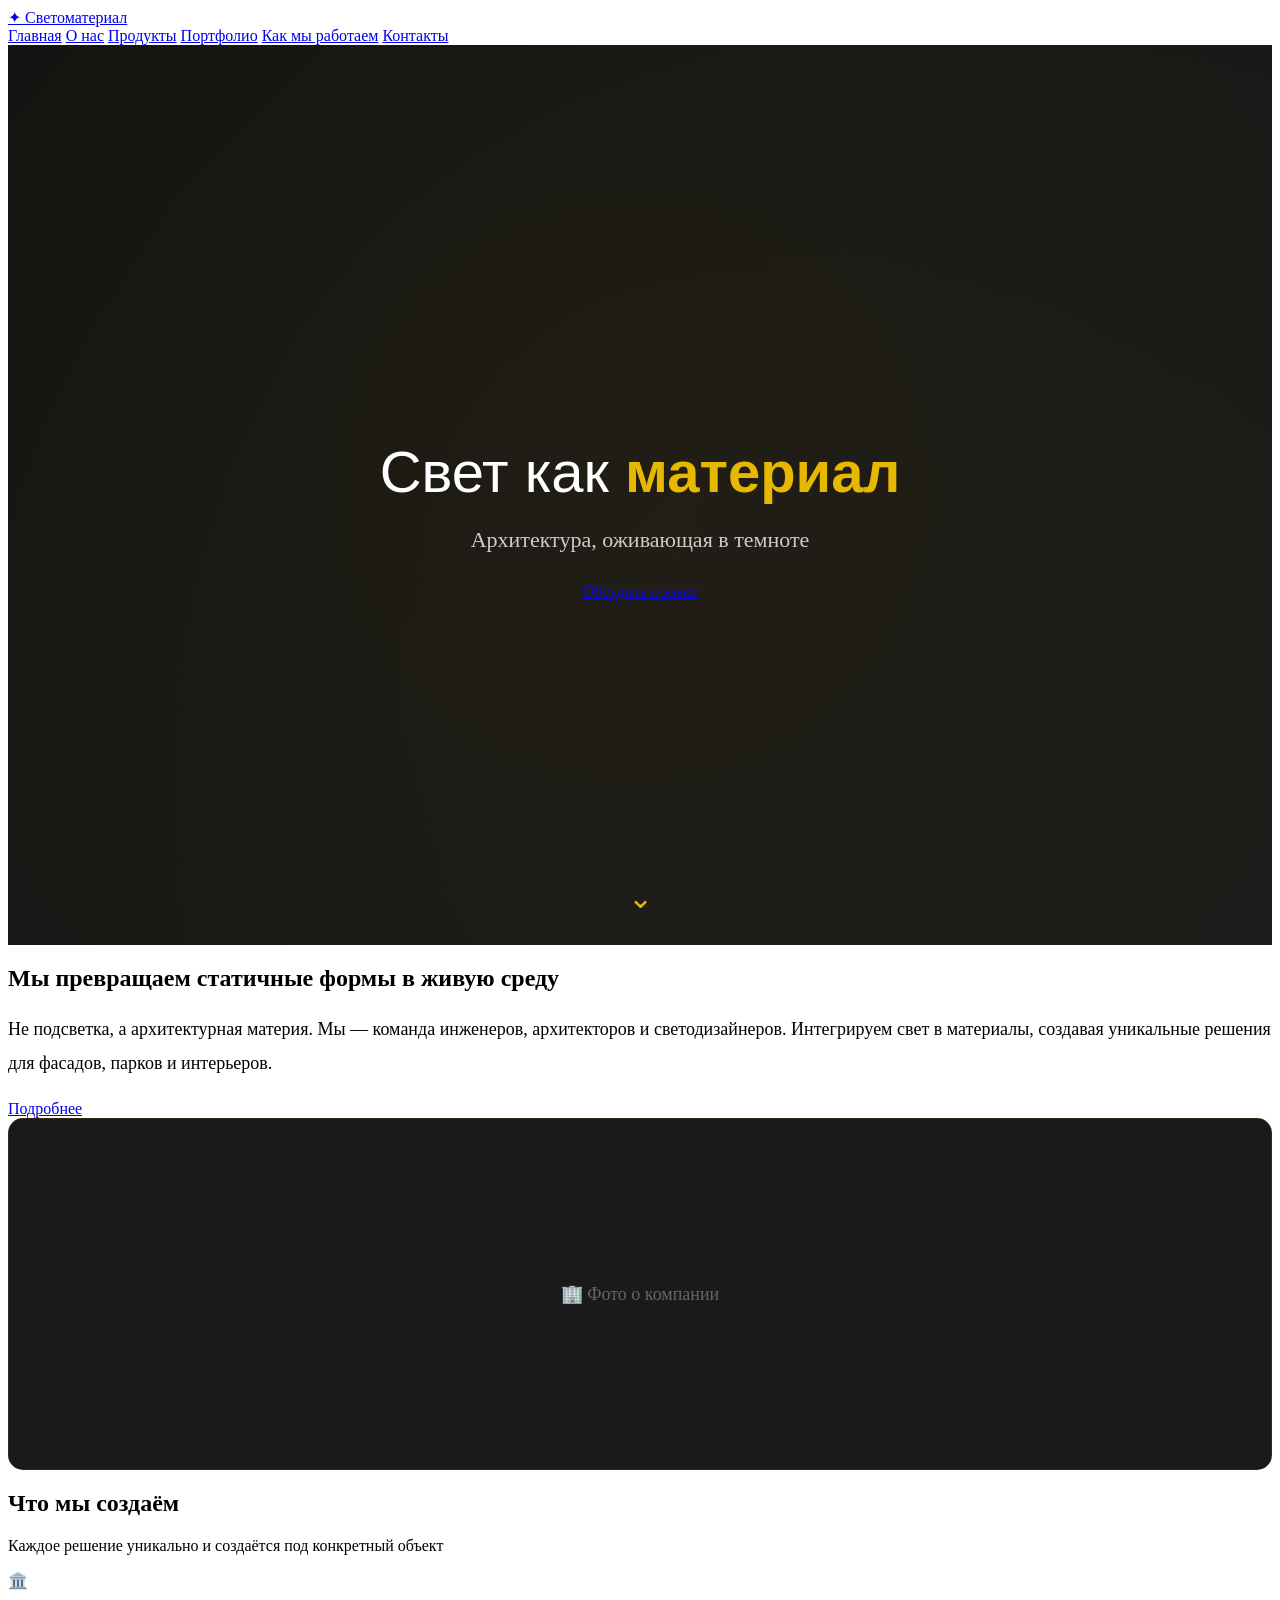
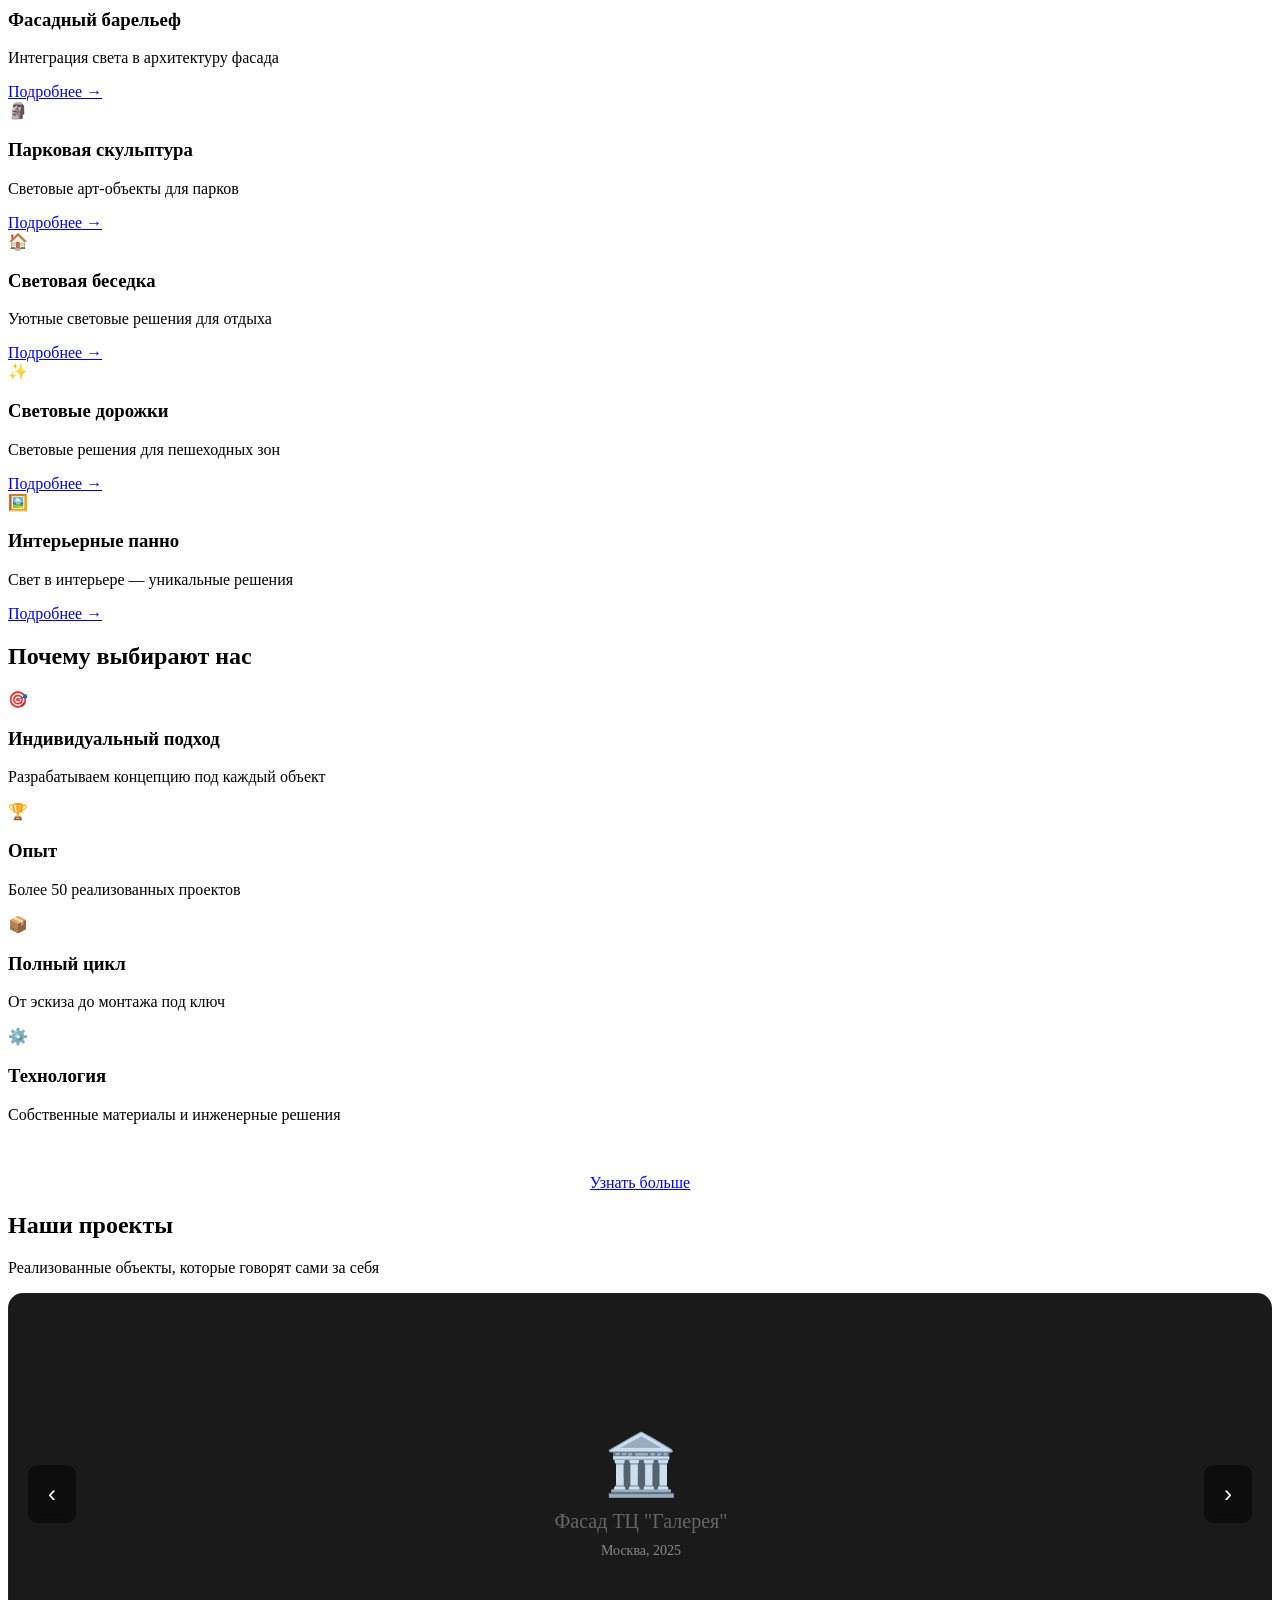
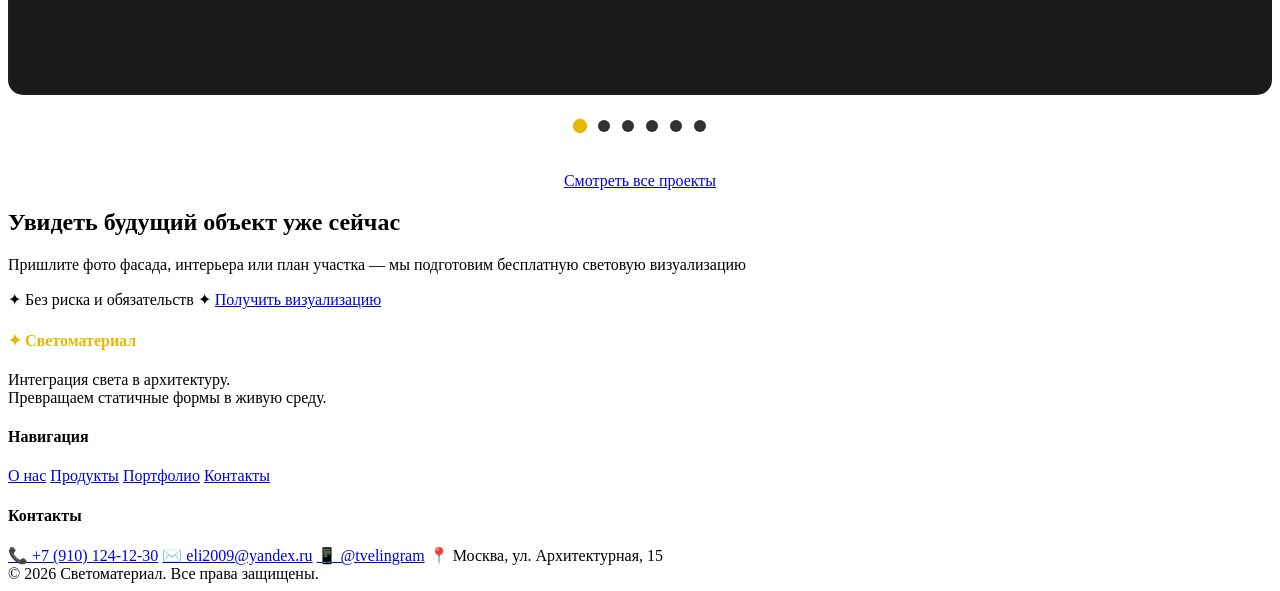
==== index.html @ b488dec8 "Add files via upload" ====
<!DOCTYPE html>
<html lang="ru">
<head>
    <meta charset="UTF-8">
    <meta name="viewport" content="width=device-width, initial-scale=1.0">
    <title>Светоматериал | Архитектурный свет</title>
    <link rel="stylesheet" href="css/style.css">
    <style>
        /* Hero с градиентом и анимацией */
        .hero {
            min-height: 100vh;
            display: flex;
            align-items: center;
            justify-content: center;
            text-align: center;
            background: linear-gradient(135deg, #111111 0%, #1a1a1a 100%);
            position: relative;
            overflow: hidden;
            padding-top: 80px;
        }
        .hero::before {
            content: '';
            position: absolute;
            top: -50%;
            left: -50%;
            width: 200%;
            height: 200%;
            background: radial-gradient(circle at center, rgba(230,184,0,0.05), transparent 70%);
            animation: rotateBackground 40s linear infinite;
        }
        @keyframes rotateBackground {
            0% { transform: rotate(0deg); }
            100% { transform: rotate(360deg); }
        }
        .hero h1 {
            font-family: 'Montserrat', sans-serif;
            font-size: 58px;
            font-weight: 300;
            color: #FFFFFF;
            margin-bottom: 15px;
            position: relative;
            animation: slideDown 1s ease-out;
        }
        .hero h1 span {
            color: #E6B800;
            font-weight: 700;
        }
        @keyframes slideDown {
            from {
                opacity: 0;
                transform: translateY(-30px);
            }
            to {
                opacity: 1;
                transform: translateY(0);
            }
        }
        .hero p {
            font-size: 22px;
            color: #CCCCCC;
            margin-bottom: 30px;
            position: relative;
            animation: fadeIn 1.2s ease-out;
        }
        .hero .btn-gold {
            animation: fadeIn 1.5s ease-out;
        }
        @keyframes fadeIn {
            from { opacity: 0; }
            to { opacity: 1; }
        }

        /* Стрелка вниз */
        .scroll-down {
            position: absolute;
            bottom: 30px;
            left: 50%;
            transform: translateX(-50%);
            color: #E6B800;
            font-size: 30px;
            animation: bounce 2s infinite;
            cursor: pointer;
        }
        @keyframes bounce {
            0%, 100% { transform: translateX(-50%) translateY(0); }
            50% { transform: translateX(-50%) translateY(-10px); }
        }

        /* Карусель */
        .carousel-container {
            position: relative;
            overflow: hidden;
            border-radius: 15px;
        }
        .carousel-track {
            display: flex;
            transition: transform 0.6s cubic-bezier(0.25, 0.46, 0.45, 0.94);
        }
        .carousel-slide {
            min-width: 100%;
            height: 400px;
            display: flex;
            align-items: center;
            justify-content: center;
            background: #1a1a1a;
            border: 1px solid rgba(230,184,0,0.05);
            font-size: 20px;
            color: #666;
            flex-direction: column;
            gap: 10px;
        }
        .carousel-slide .icon {
            font-size: 60px;
        }
        .carousel-btn {
            position: absolute;
            top: 50%;
            transform: translateY(-50%);
            background: rgba(0,0,0,0.5);
            color: white;
            border: none;
            padding: 15px 20px;
            cursor: pointer;
            font-size: 24px;
            transition: 0.3s;
            border-radius: 10px;
            backdrop-filter: blur(5px);
        }
        .carousel-btn:hover {
            background: rgba(230,184,0,0.8);
        }
        .carousel-btn.prev {
            left: 20px;
        }
        .carousel-btn.next {
            right: 20px;
        }
        .carousel-dots {
            display: flex;
            justify-content: center;
            gap: 12px;
            margin-top: 25px;
        }
        .carousel-dots button {
            width: 12px;
            height: 12px;
            border-radius: 50%;
            border: none;
            background: #333;
            cursor: pointer;
            transition: 0.3s;
        }
        .carousel-dots button.active {
            background: #E6B800;
            transform: scale(1.2);
        }

        @media (max-width: 768px) {
            .hero h1 {
                font-size: 32px;
            }
            .hero p {
                font-size: 18px;
            }
            .carousel-slide {
                height: 250px;
            }
        }
    </style>
</head>
<body>

    <!-- HEADER -->
    <header id="header">
        <div class="container">
            <a href="index.html" class="logo">✦ Светоматериал</a>
            <nav>
                <a href="index.html" class="active">Главная</a>
                <a href="about.html">О нас</a>
                <a href="products/facade.html">Продукты</a>
                <a href="portfolio.html">Портфолио</a>
                <a href="process.html">Как мы работаем</a>
                <a href="contacts.html">Контакты</a>
            </nav>
        </div>
    </header>

    <!-- HERO -->
    <section class="hero" style="padding-top:0;">
        <div class="container">
            <h1>Свет как <span>материал</span></h1>
            <p>Архитектура, оживающая в темноте</p>
            <a href="contacts.html" class="btn-gold">Обсудить проект</a>
        </div>
        <div class="scroll-down">⌄</div>
    </section>

    <!-- ABOUT SHORT -->
    <section class="bg-dark-light">
        <div class="container">
            <div class="grid-2">
                <div>
                    <h2 class="section-title" style="text-align:left;">Мы превращаем статичные формы в <span>живую среду</span></h2>
                    <p style="margin-bottom:20px; font-size:18px; line-height:1.9;">Не подсветка, а архитектурная материя. Мы — команда инженеров, архитекторов и светодизайнеров. Интегрируем свет в материалы, создавая уникальные решения для фасадов, парков и интерьеров.</p>
                    <a href="about.html" class="btn-outline">Подробнее</a>
                </div>
                <div style="background:#1a1a1a; height:350px; border-radius:15px; display:flex; align-items:center; justify-content:center; color:#666; border:1px solid rgba(230,184,0,0.1); font-size:18px;">
                    🏢 Фото о компании
                </div>
            </div>
        </div>
    </section>

    <!-- PRODUCTS -->
    <section>
        <div class="container">
            <h2 class="section-title">Что мы <span>создаём</span></h2>
            <p class="section-subtitle">Каждое решение уникально и создаётся под конкретный объект</p>
            <div class="grid-5">
                <div class="card">
                    <div class="icon">🏛️</div>
                    <h3>Фасадный барельеф</h3>
                    <p>Интеграция света в архитектуру фасада</p>
                    <a href="products/facade.html" class="link">Подробнее →</a>
                </div>
                <div class="card">
                    <div class="icon">🗿</div>
                    <h3>Парковая скульптура</h3>
                    <p>Световые арт-объекты для парков</p>
                    <a href="products/sculpture.html" class="link">Подробнее →</a>
                </div>
                <div class="card">
                    <div class="icon">🏠</div>
                    <h3>Световая беседка</h3>
                    <p>Уютные световые решения для отдыха</p>
                    <a href="products/gazebo.html" class="link">Подробнее →</a>
                </div>
                <div class="card">
                    <div class="icon">✨</div>
                    <h3>Световые дорожки</h3>
                    <p>Световые решения для пешеходных зон</p>
                    <a href="products/paths.html" class="link">Подробнее →</a>
                </div>
                <div class="card">
                    <div class="icon">🖼️</div>
                    <h3>Интерьерные панно</h3>
                    <p>Свет в интерьере — уникальные решения</p>
                    <a href="products/panels.html" class="link">Подробнее →</a>
                </div>
            </div>
        </div>
    </section>

    <!-- ADVANTAGES -->
    <section class="bg-dark-light">
        <div class="container">
            <h2 class="section-title">Почему <span>выбирают нас</span></h2>
            <div class="grid-4">
                <div class="card">
                    <div class="icon">🎯</div>
                    <h3>Индивидуальный подход</h3>
                    <p>Разрабатываем концепцию под каждый объект</p>
                </div>
                <div class="card">
                    <div class="icon">🏆</div>
                    <h3>Опыт</h3>
                    <p>Более 50 реализованных проектов</p>
                </div>
                <div class="card">
                    <div class="icon">📦</div>
                    <h3>Полный цикл</h3>
                    <p>От эскиза до монтажа под ключ</p>
                </div>
                <div class="card">
                    <div class="icon">⚙️</div>
                    <h3>Технология</h3>
                    <p>Собственные материалы и инженерные решения</p>
                </div>
            </div>
            <div style="text-align:center; margin-top:50px;">
                <a href="about.html" class="btn-outline">Узнать больше</a>
            </div>
        </div>
    </section>

    <!-- PORTFOLIO CAROUSEL -->
    <section>
        <div class="container">
            <h2 class="section-title">Наши <span>проекты</span></h2>
            <p class="section-subtitle">Реализованные объекты, которые говорят сами за себя</p>

            <div class="carousel-container">
                <div class="carousel-track" id="carouselTrack">
                    <div class="carousel-slide">
                        <div class="icon">🏛️</div>
                        <div>Фасад ТЦ "Галерея"</div>
                        <div style="font-size:14px; color:#888;">Москва, 2025</div>
                    </div>
                    <div class="carousel-slide">
                        <div class="icon">🌳</div>
                        <div>Парк "Зарядье"</div>
                        <div style="font-size:14px; color:#888;">Москва, 2025</div>
                    </div>
                    <div class="carousel-slide">
                        <div class="icon">🏠</div>
                        <div>Беседка в ЖК "Легенда"</div>
                        <div style="font-size:14px; color:#888;">Санкт-Петербург, 2025</div>
                    </div>
                    <div class="carousel-slide">
                        <div class="icon">✨</div>
                        <div>Световые дорожки на набережной</div>
                        <div style="font-size:14px; color:#888;">Сочи, 2025</div>
                    </div>
                    <div class="carousel-slide">
                        <div class="icon">🖼️</div>
                        <div>Интерьер ресторана "Небо"</div>
                        <div style="font-size:14px; color:#888;">Казань, 2025</div>
                    </div>
                    <div class="carousel-slide">
                        <div class="icon">🗿</div>
                        <div>Парковая скульптура "Крылья"</div>
                        <div style="font-size:14px; color:#888;">Екатеринбург, 2025</div>
                    </div>
                </div>

                <button class="carousel-btn prev" onclick="moveSlide(-1)">‹</button>
                <button class="carousel-btn next" onclick="moveSlide(1)">›</button>
            </div>

            <div class="carousel-dots" id="carouselDots"></div>

            <div style="text-align:center; margin-top:40px;">
                <a href="portfolio.html" class="btn-outline">Смотреть все проекты</a>
            </div>
        </div>
    </section>

    <!-- CTA -->
    <section class="cta">
        <div class="container">
            <h2>Увидеть будущий объект <span>уже сейчас</span></h2>
            <p>Пришлите фото фасада, интерьера или план участка — мы подготовим бесплатную световую визуализацию</p>
            <span class="note">✦ Без риска и обязательств ✦</span>
            <a href="visualization.html" class="btn-gold">Получить визуализацию</a>
        </div>
    </section>
<!-- ФУТЕР (горизонтальный, без соцсетей) -->
<footer>
    <div class="container">
        <div class="footer-grid">
            <div>
                <h4 style="color:#E6B800;">✦ Светоматериал</h4>
                <p>Интеграция света в архитектуру.<br>Превращаем статичные формы в живую среду.</p>
            </div>
            <div>
                <h4>Навигация</h4>
                <a href="about.html">О нас</a>
                <a href="products/facade.html">Продукты</a>
                <a href="portfolio.html">Портфолио</a>
                <a href="contacts.html">Контакты</a>
            </div>
            <div>
                <h4>Контакты</h4>
                <a href="tel:+79101241230">📞 +7 (910) 124-12-30</a>
                <a href="mailto:eli2009@yandex.ru">✉️ eli2009@yandex.ru</a>
                <a href="https://t.me/tvelingram" target="_blank">📱 @tvelingram</a>
                <span class="address">📍 Москва, ул. Архитектурная, 15</span>
            </div>
        </div>
        <div class="footer-bottom">© 2026 Светоматериал. Все права защищены.</div>
    </div>
</footer>

    <script>
        // === HEADER SCROLL EFFECT ===
        window.addEventListener('scroll', function() {
            const header = document.getElementById('header');
            if (window.scrollY > 50) {
                header.classList.add('scrolled');
            } else {
                header.classList.remove('scrolled');
            }
        });

        // === CAROUSEL ===
        let currentSlide = 0;
        const track = document.getElementById('carouselTrack');
        const slides = track.children;
        const totalSlides = slides.length;
        const dotsContainer = document.getElementById('carouselDots');

        // Создаём точки
        for (let i = 0; i < totalSlides; i++) {
            const dot = document.createElement('button');
            if (i === 0) dot.classList.add('active');
            dot.addEventListener('click', () => goToSlide(i));
            dotsContainer.appendChild(dot);
        }

        function updateCarousel() {
            const width = slides[0].clientWidth;
            track.style.transform = `translateX(-${currentSlide * width}px)`;

            // Обновляем точки
            const dots = dotsContainer.querySelectorAll('button');
            dots.forEach((dot, i) => {
                dot.classList.toggle('active', i === currentSlide);
            });
        }

        function goToSlide(index) {
            if (index < 0) index = totalSlides - 1;
            if (index >= totalSlides) index = 0;
            currentSlide = index;
            updateCarousel();
        }

        function moveSlide(direction) {
            goToSlide(currentSlide + direction);
        }

        // Автопрокрутка
        let autoSlide = setInterval(() => moveSlide(1), 4000);

        // Останавливаем автопрокрутку при наведении
        const carouselContainer = document.querySelector('.carousel-container');
        carouselContainer.addEventListener('mouseenter', () => clearInterval(autoSlide));
        carouselContainer.addEventListener('mouseleave', () => {
            autoSlide = setInterval(() => moveSlide(1), 4000);
        });

        // Пересчёт при ресайзе
        window.addEventListener('resize', updateCarousel);

        // === АНИМАЦИЯ ПОЯВЛЕНИЯ ПРИ СКРОЛЛЕ ===
        const sections = document.querySelectorAll('section');
        const observer = new IntersectionObserver((entries) => {
            entries.forEach(entry => {
                if (entry.isIntersecting) {
                    entry.target.style.opacity = '1';
                    entry.target.style.transform = 'translateY(0)';
                }
            });
        }, {
            threshold: 0.1
        });

        sections.forEach(section => {
            section.style.opacity = '0';
            section.style.transform = 'translateY(40px)';
            observer.observe(section);
        });
    </script>

</body>
</html>
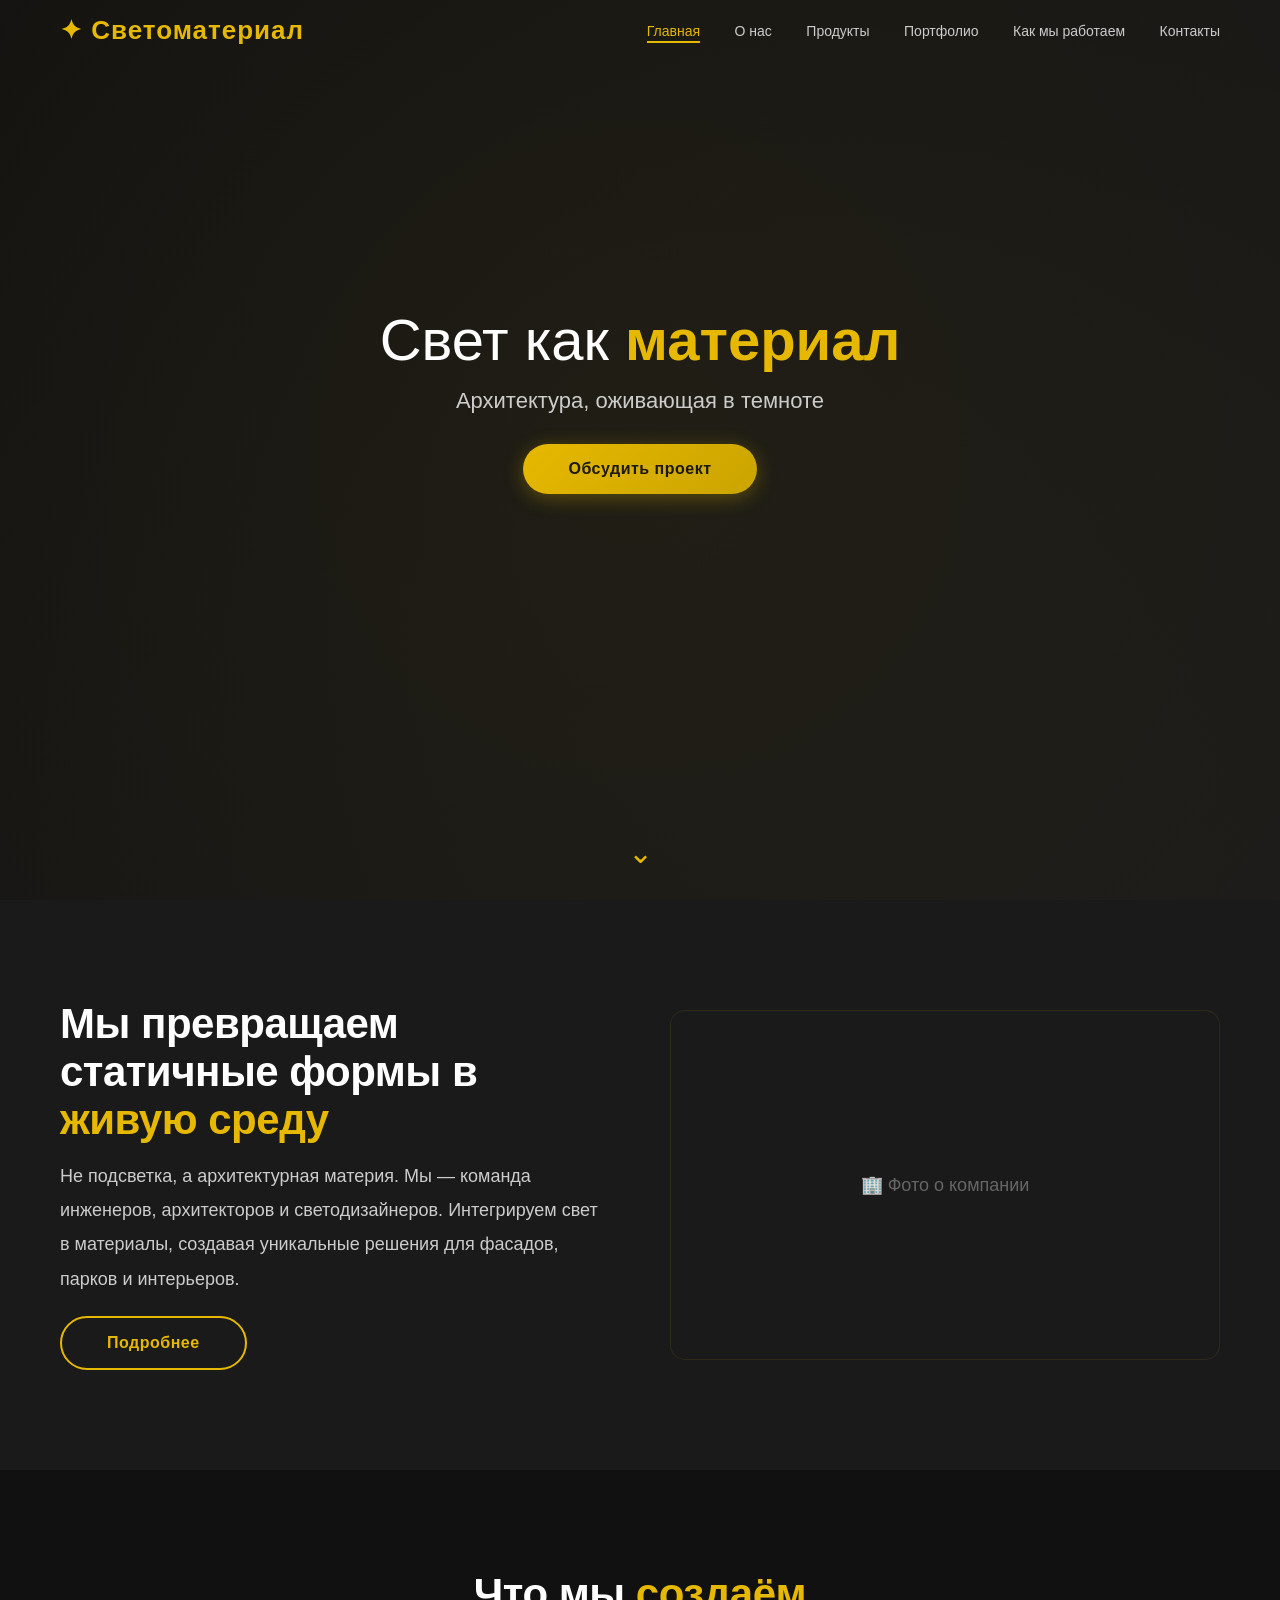
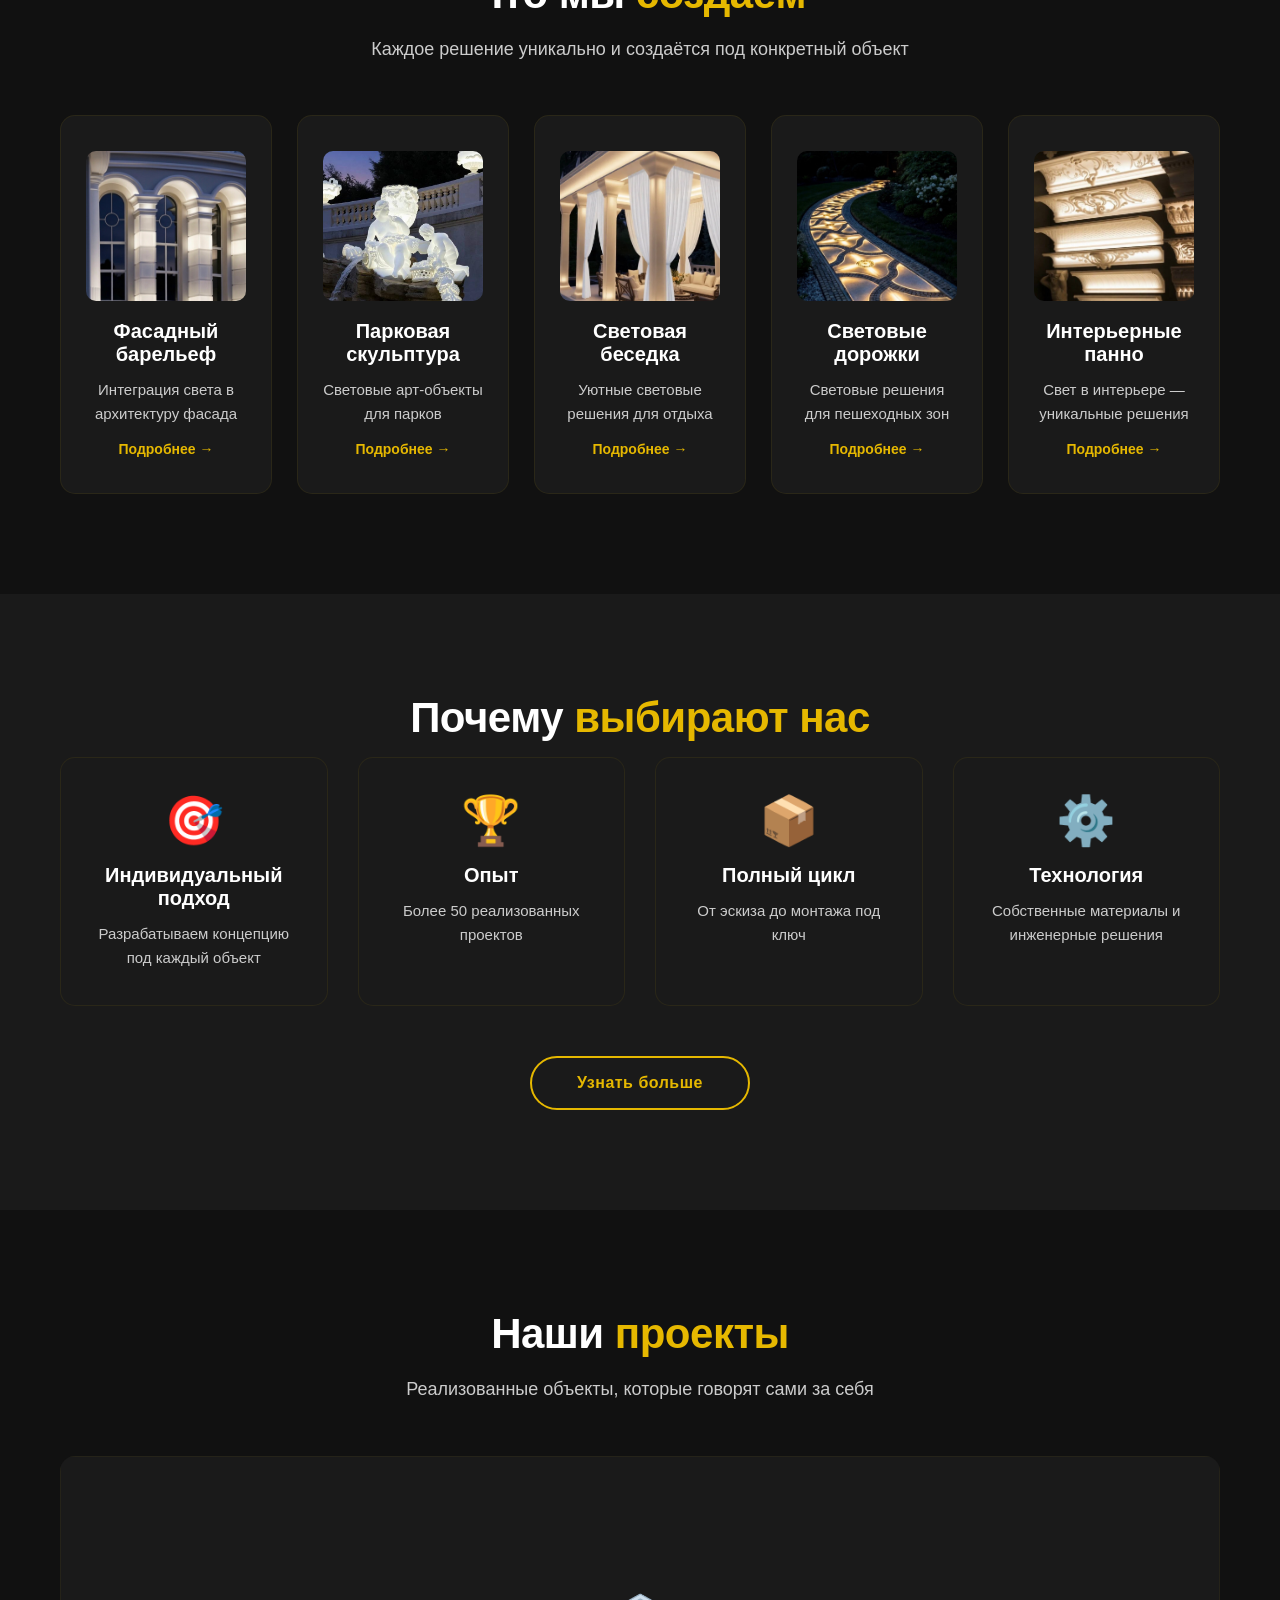
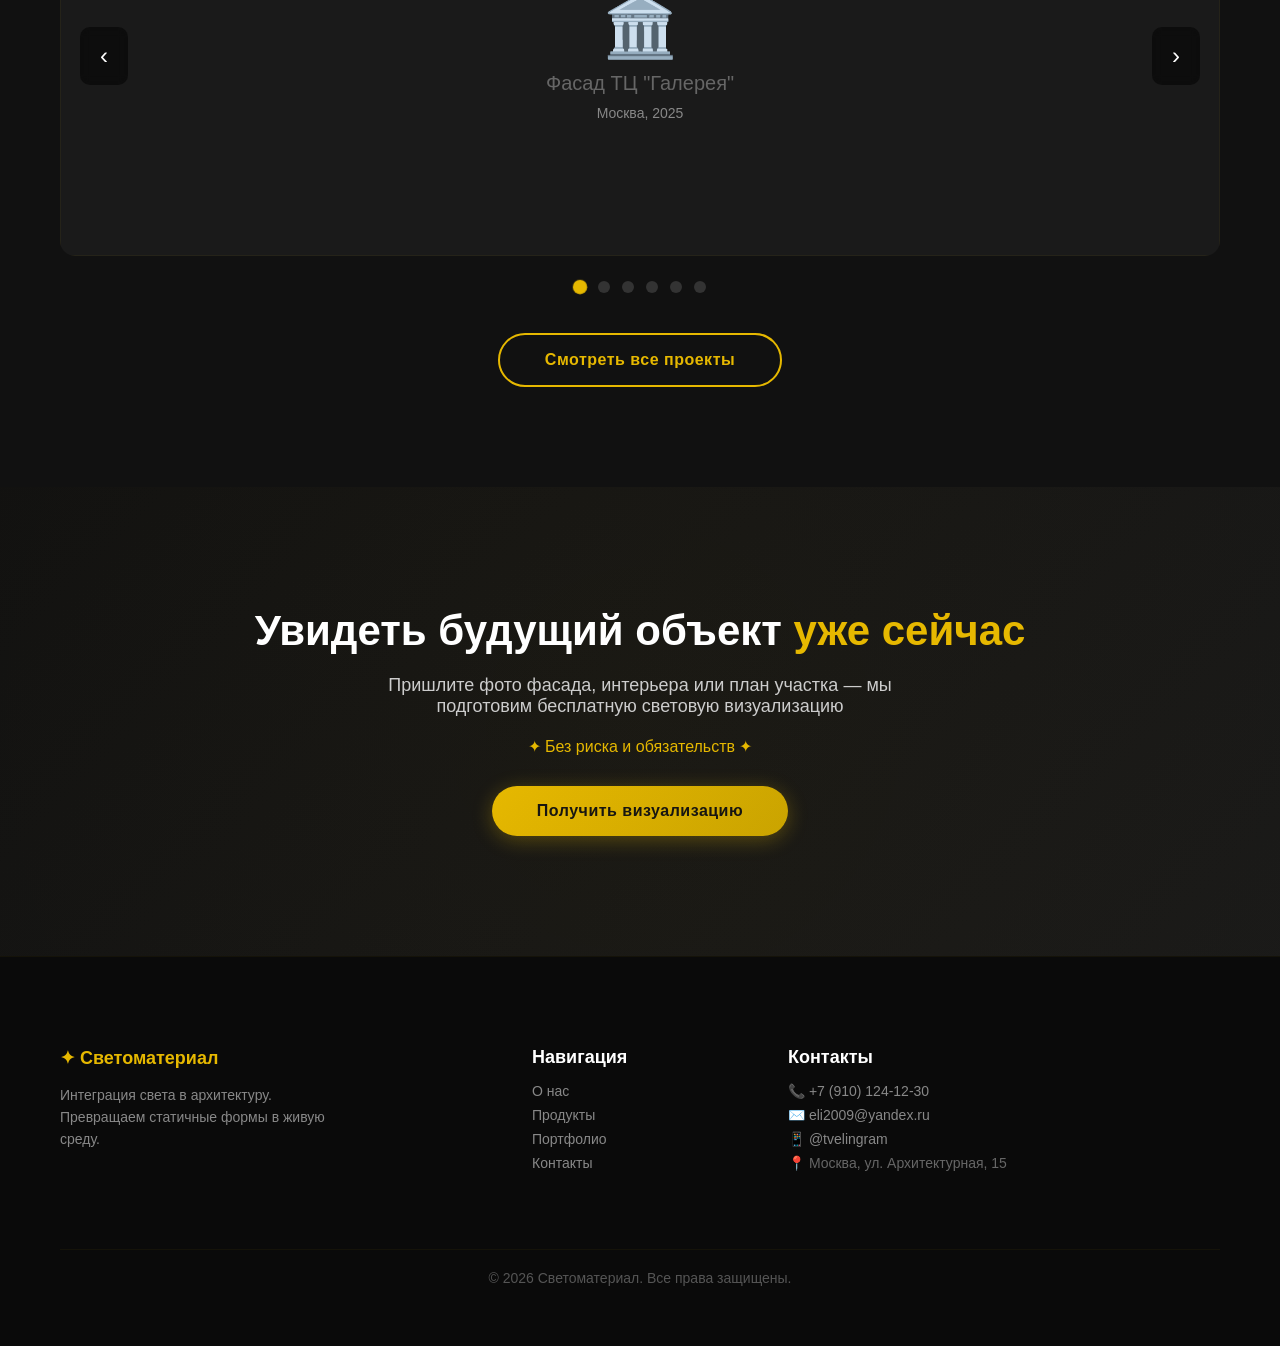
==== commit dad8b1b5: "Add files via upload" ====
--- a/index.html
+++ b/index.html
@@ -212,44 +212,55 @@
     </section>
 
     <!-- PRODUCTS -->
-    <section>
-        <div class="container">
-            <h2 class="section-title">Что мы <span>создаём</span></h2>
-            <p class="section-subtitle">Каждое решение уникально и создаётся под конкретный объект</p>
-            <div class="grid-5">
-                <div class="card">
-                    <div class="icon">🏛️</div>
-                    <h3>Фасадный барельеф</h3>
-                    <p>Интеграция света в архитектуру фасада</p>
-                    <a href="products/facade.html" class="link">Подробнее →</a>
-                </div>
-                <div class="card">
-                    <div class="icon">🗿</div>
-                    <h3>Парковая скульптура</h3>
-                    <p>Световые арт-объекты для парков</p>
-                    <a href="products/sculpture.html" class="link">Подробнее →</a>
-                </div>
-                <div class="card">
-                    <div class="icon">🏠</div>
-                    <h3>Световая беседка</h3>
-                    <p>Уютные световые решения для отдыха</p>
-                    <a href="products/gazebo.html" class="link">Подробнее →</a>
-                </div>
-                <div class="card">
-                    <div class="icon">✨</div>
-                    <h3>Световые дорожки</h3>
-                    <p>Световые решения для пешеходных зон</p>
-                    <a href="products/paths.html" class="link">Подробнее →</a>
-                </div>
-                <div class="card">
-                    <div class="icon">🖼️</div>
-                    <h3>Интерьерные панно</h3>
-                    <p>Свет в интерьере — уникальные решения</p>
-                    <a href="products/panels.html" class="link">Подробнее →</a>
-                </div>
-            </div>
-        </div>
-    </section>
+<section>
+    <div class="container">
+        <h2 class="section-title">Что мы <span>создаём</span></h2>
+        <p class="section-subtitle">Каждое решение уникально и создаётся под конкретный объект</p>
+        <div class="grid-5">
+            
+            <!-- 1. Фасадный барельеф -->
+            <div class="card">
+                <img src="images/fasad.jpg" alt="Фасадный барельеф" style="width:100%; height:150px; object-fit:cover; border-radius:10px; margin-bottom:15px;">
+                <h3>Фасадный барельеф</h3>
+                <p>Интеграция света в архитектуру фасада</p>
+                <a href="products/facade.html" class="link">Подробнее →</a>
+            </div>
+
+            <!-- 2. Парковая скульптура -->
+            <div class="card">
+                <img src="images/park.jpeg" alt="Парковая скульптура" style="width:100%; height:150px; object-fit:cover; border-radius:10px; margin-bottom:15px;">
+                <h3>Парковая скульптура</h3>
+                <p>Световые арт-объекты для парков</p>
+                <a href="products/sculpture.html" class="link">Подробнее →</a>
+            </div>
+
+            <!-- 3. Световая беседка -->
+            <div class="card">
+                <img src="images/besedka.PNG" alt="Световая беседка" style="width:100%; height:150px; object-fit:cover; border-radius:10px; margin-bottom:15px;">
+                <h3>Световая беседка</h3>
+                <p>Уютные световые решения для отдыха</p>
+                <a href="products/gazebo.html" class="link">Подробнее →</a>
+            </div>
+
+            <!-- 4. Световые дорожки -->
+            <div class="card">
+                <img src="images/dorozhka.jpg" alt="Световые дорожки" style="width:100%; height:150px; object-fit:cover; border-radius:10px; margin-bottom:15px;">
+                <h3>Световые дорожки</h3>
+                <p>Световые решения для пешеходных зон</p>
+                <a href="products/paths.html" class="link">Подробнее →</a>
+            </div>
+
+            <!-- 5. Интерьерные панно -->
+            <div class="card">
+                <img src="images/panno.jpeg" alt="Интерьерные панно" style="width:100%; height:150px; object-fit:cover; border-radius:10px; margin-bottom:15px;">
+                <h3>Интерьерные панно</h3>
+                <p>Свет в интерьере — уникальные решения</p>
+                <a href="products/panels.html" class="link">Подробнее →</a>
+            </div>
+
+        </div>
+    </div>
+</section>
 
     <!-- ADVANTAGES -->
     <section class="bg-dark-light">
--- a/css/style.css
+++ b/css/style.css
@@ -0,0 +1,561 @@
+* {
+    margin: 0;
+    padding: 0;
+    box-sizing: border-box;
+}
+
+html {
+    scroll-behavior: smooth;
+}
+
+body {
+    font-family: 'Open Sans', sans-serif;
+    background: #111111;
+    color: #CCCCCC;
+    overflow-x: hidden;
+}
+
+@import url('https://fonts.googleapis.com/css2?family=Montserrat:wght@300;600;700&family=Open+Sans:wght@300;400;600&display=swap');
+
+.container {
+    max-width: 1200px;
+    margin: 0 auto;
+    padding: 0 20px;
+}
+
+/* HEADER */
+header {
+    position: fixed;
+    top: 0;
+    width: 100%;
+    z-index: 1000;
+    padding: 15px 0;
+    transition: 0.4s ease;
+    background: transparent;
+}
+header.scrolled {
+    background: rgba(17,17,17,0.95);
+    backdrop-filter: blur(15px);
+    border-bottom: 1px solid rgba(230,184,0,0.1);
+}
+header .container {
+    display: flex;
+    justify-content: space-between;
+    align-items: center;
+}
+.logo {
+    font-family: 'Montserrat', sans-serif;
+    font-size: 26px;
+    font-weight: 700;
+    color: #E6B800;
+    text-decoration: none;
+    letter-spacing: 1px;
+    transition: 0.3s;
+}
+.logo:hover {
+    transform: scale(1.05);
+}
+nav a {
+    color: #CCCCCC;
+    text-decoration: none;
+    margin-left: 30px;
+    transition: 0.3s;
+    font-size: 14px;
+    font-weight: 400;
+    position: relative;
+}
+nav a::after {
+    content: '';
+    position: absolute;
+    bottom: -4px;
+    left: 0;
+    width: 0;
+    height: 2px;
+    background: #E6B800;
+    transition: 0.3s;
+}
+nav a:hover::after,
+nav a.active::after {
+    width: 100%;
+}
+nav a:hover,
+nav a.active {
+    color: #E6B800;
+}
+
+/* BUTTONS */
+.btn-gold {
+    display: inline-block;
+    background: linear-gradient(135deg, #E6B800, #c9a300);
+    color: #111111;
+    font-weight: 700;
+    padding: 16px 45px;
+    border-radius: 50px;
+    text-decoration: none;
+    transition: 0.4s ease;
+    border: none;
+    cursor: pointer;
+    font-size: 16px;
+    box-shadow: 0 4px 20px rgba(230,184,0,0.3);
+    letter-spacing: 0.5px;
+}
+.btn-gold:hover {
+    transform: translateY(-3px) scale(1.02);
+    box-shadow: 0 8px 30px rgba(230,184,0,0.5);
+}
+.btn-outline {
+    display: inline-block;
+    border: 2px solid #E6B800;
+    color: #E6B800;
+    font-weight: 600;
+    padding: 16px 45px;
+    border-radius: 50px;
+    text-decoration: none;
+    transition: 0.4s ease;
+    background: transparent;
+    cursor: pointer;
+    font-size: 16px;
+    letter-spacing: 0.5px;
+}
+.btn-outline:hover {
+    background: #E6B800;
+    color: #111111;
+    transform: translateY(-3px);
+    box-shadow: 0 8px 30px rgba(230,184,0,0.3);
+}
+.btn-gold:active,
+.btn-outline:active {
+    transform: scale(0.95);
+}
+
+/* SECTIONS */
+section {
+    padding: 100px 0;
+    opacity: 0;
+    transform: translateY(40px);
+    animation: fadeInUp 0.8s forwards;
+}
+section.visible {
+    opacity: 1;
+    transform: translateY(0);
+}
+
+@keyframes fadeInUp {
+    to {
+        opacity: 1;
+        transform: translateY(0);
+    }
+}
+
+.section-title {
+    font-family: 'Montserrat', sans-serif;
+    font-size: 42px;
+    font-weight: 700;
+    color: #FFFFFF;
+    text-align: center;
+    margin-bottom: 15px;
+    letter-spacing: -0.5px;
+}
+.section-title span {
+    color: #E6B800;
+}
+.section-subtitle {
+    text-align: center;
+    color: #CCCCCC;
+    font-size: 18px;
+    max-width: 650px;
+    margin: 0 auto 50px;
+    line-height: 1.8;
+}
+.bg-dark-light {
+    background: #1a1a1a;
+}
+
+/* GRID */
+.grid-2 {
+    display: grid;
+    grid-template-columns: 1fr 1fr;
+    gap: 60px;
+    align-items: center;
+}
+.grid-4 {
+    display: grid;
+    grid-template-columns: repeat(4, 1fr);
+    gap: 30px;
+}
+.grid-5 {
+    display: grid;
+    grid-template-columns: repeat(5, 1fr);
+    gap: 25px;
+}
+
+/* CARDS */
+.card {
+    background: #1a1a1a;
+    padding: 35px 25px;
+    border-radius: 15px;
+    text-align: center;
+    border: 1px solid rgba(230,184,0,0.08);
+    transition: 0.4s ease;
+    position: relative;
+    overflow: hidden;
+}
+.card::before {
+    content: '';
+    position: absolute;
+    top: 0;
+    left: 0;
+    right: 0;
+    bottom: 0;
+    background: linear-gradient(135deg, rgba(230,184,0,0.05), transparent);
+    opacity: 0;
+    transition: 0.4s;
+}
+.card:hover::before {
+    opacity: 1;
+}
+.card:hover {
+    border-color: rgba(230,184,0,0.3);
+    transform: translateY(-8px);
+    box-shadow: 0 10px 40px rgba(0,0,0,0.3);
+}
+.card .icon {
+    font-size: 48px;
+    margin-bottom: 15px;
+    display: inline-block;
+    transition: 0.3s;
+}
+.card:hover .icon {
+    transform: scale(1.1) rotate(-5deg);
+}
+.card h3 {
+    font-family: 'Montserrat', sans-serif;
+    color: #FFFFFF;
+    font-size: 20px;
+    margin-bottom: 12px;
+}
+.card p {
+    font-size: 15px;
+    color: #CCCCCC;
+    line-height: 1.6;
+}
+.card .link {
+    color: #E6B800;
+    text-decoration: none;
+    font-weight: 600;
+    font-size: 14px;
+    margin-top: 15px;
+    display: inline-block;
+    transition: 0.3s;
+    border-bottom: 1px solid transparent;
+}
+.card .link:hover {
+    border-bottom-color: #E6B800;
+    transform: translateX(5px);
+}
+
+/* PORTFOLIO / CAROUSEL */
+.portfolio-grid {
+    display: grid;
+    grid-template-columns: repeat(4, 1fr);
+    gap: 25px;
+}
+.portfolio-item {
+    height: 280px;
+    background: #1a1a1a;
+    border-radius: 15px;
+    display: flex;
+    flex-direction: column;
+    align-items: center;
+    justify-content: center;
+    color: #666;
+    border: 1px solid rgba(230,184,0,0.08);
+    transition: 0.4s ease;
+    overflow: hidden;
+    position: relative;
+    cursor: pointer;
+}
+.portfolio-item:hover {
+    border-color: #E6B800;
+    transform: scale(1.03);
+    box-shadow: 0 10px 40px rgba(0,0,0,0.3);
+}
+.portfolio-item img {
+    width: 100%;
+    height: 100%;
+    object-fit: cover;
+}
+.portfolio-item .overlay {
+    position: absolute;
+    bottom: 0;
+    left: 0;
+    right: 0;
+    padding: 25px;
+    background: linear-gradient(transparent, rgba(0,0,0,0.9));
+    color: white;
+    transform: translateY(100%);
+    transition: 0.4s ease;
+}
+.portfolio-item:hover .overlay {
+    transform: translateY(0);
+}
+.portfolio-item .overlay h3 {
+    font-family: 'Montserrat', sans-serif;
+    font-size: 18px;
+    margin-bottom: 5px;
+}
+.portfolio-item .overlay p {
+    font-size: 14px;
+    color: #CCCCCC;
+}
+
+/* CTA */
+.cta {
+    background: linear-gradient(135deg, rgba(17,17,17,0.95), rgba(26,26,26,0.95));
+    text-align: center;
+    padding: 120px 0;
+    position: relative;
+    overflow: hidden;
+}
+.cta::before {
+    content: '';
+    position: absolute;
+    top: -50%;
+    left: -50%;
+    width: 200%;
+    height: 200%;
+    background: radial-gradient(circle, rgba(230,184,0,0.03), transparent 70%);
+    animation: rotateBackground 30s linear infinite;
+}
+@keyframes rotateBackground {
+    0% { transform: rotate(0deg); }
+    100% { transform: rotate(360deg); }
+}
+.cta h2 {
+    color: #FFFFFF;
+    font-family: 'Montserrat', sans-serif;
+    font-size: 42px;
+    position: relative;
+}
+.cta h2 span {
+    color: #E6B800;
+}
+.cta p {
+    color: #CCCCCC;
+    font-size: 18px;
+    max-width: 600px;
+    margin: 20px auto;
+    position: relative;
+}
+.cta .note {
+    color: #E6B800;
+    font-size: 16px;
+    margin-bottom: 30px;
+    display: block;
+    position: relative;
+}
+
+/* FORMS */
+.form-group {
+    margin-bottom: 25px;
+}
+.form-group label {
+    display: block;
+    color: #FFFFFF;
+    margin-bottom: 8px;
+    font-weight: 600;
+    font-size: 14px;
+}
+.form-group input,
+.form-group textarea,
+.form-group select {
+    width: 100%;
+    padding: 14px 18px;
+    background: #1a1a1a;
+    border: 2px solid rgba(230,184,0,0.1);
+    border-radius: 12px;
+    color: #FFFFFF;
+    font-size: 16px;
+    transition: 0.3s ease;
+    font-family: 'Open Sans', sans-serif;
+}
+.form-group input:focus,
+.form-group textarea:focus {
+    outline: none;
+    border-color: #E6B800;
+    box-shadow: 0 0 20px rgba(230,184,0,0.1);
+}
+.form-group textarea {
+    resize: vertical;
+    min-height: 120px;
+}
+
+/* FOOTER */
+footer {
+    background: #0a0a0a;
+    border-top: 1px solid rgba(230,184,0,0.05);
+    padding: 60px 0;
+}
+footer .grid-4 {
+    grid-template-columns: repeat(4, 1fr);
+    gap: 40px;
+}
+footer h4 {
+    color: #FFFFFF;
+    font-family: 'Montserrat', sans-serif;
+    font-size: 18px;
+    margin-bottom: 18px;
+}
+footer a {
+    color: #888;
+    text-decoration: none;
+    font-size: 14px;
+    display: block;
+    margin-bottom: 10px;
+    transition: 0.3s;
+}
+footer a:hover {
+    color: #E6B800;
+    transform: translateX(5px);
+}
+.footer-bottom {
+    text-align: center;
+    margin-top: 50px;
+    padding-top: 25px;
+    border-top: 1px solid rgba(230,184,0,0.05);
+    font-size: 14px;
+    color: #555;
+}
+
+/* TRUST BADGES */
+.trust-badge {
+    display: flex;
+    justify-content: center;
+    gap: 40px;
+    margin-top: 30px;
+    flex-wrap: wrap;
+}
+.trust-badge span {
+    display: flex;
+    align-items: center;
+    gap: 10px;
+    color: #CCCCCC;
+    font-size: 15px;
+}
+.trust-badge .icon {
+    font-size: 22px;
+}
+
+/* RESPONSIVE */
+@media (max-width: 992px) {
+    .grid-2, .grid-4, .grid-5, .portfolio-grid, footer .grid-4 {
+        grid-template-columns: 1fr 1fr;
+    }
+    .portfolio-grid {
+        grid-template-columns: 1fr 1fr;
+    }
+}
+@media (max-width: 768px) {
+    .grid-2, .grid-4, .grid-5, .portfolio-grid, footer .grid-4 {
+        grid-template-columns: 1fr;
+    }
+    .hero h1 {
+        font-size: 32px;
+    }
+    nav a {
+        margin-left: 15px;
+        font-size: 12px;
+    }
+    .section-title {
+        font-size: 30px;
+    }
+    .portfolio-item {
+        height: 200px;
+    }
+    .cta h2 {
+        font-size: 30px;
+    }
+    header .container {
+        flex-wrap: wrap;
+        gap: 10px;
+    }
+    .trust-badge {
+        gap: 15px;
+    }
+}
+@media (max-width: 480px) {
+    nav a {
+        margin: 0 8px;
+        font-size: 11px;
+    }
+    .btn-gold, .btn-outline {
+        padding: 12px 25px;
+        font-size: 14px;
+    }
+    .hero h1 {
+        font-size: 24px;
+    }
+}
+/* ФУТЕР (горизонтальный, ровный) */
+footer .footer-grid {
+    display: grid;
+    grid-template-columns: 2fr 1fr 2fr;
+    gap: 40px;
+    padding: 30px 0 20px;
+}
+footer .footer-grid h4 {
+    color: #FFFFFF;
+    font-family: 'Montserrat', sans-serif;
+    font-size: 18px;
+    margin-bottom: 15px;
+}
+footer .footer-grid p {
+    color: #888;
+    font-size: 14px;
+    line-height: 1.6;
+    max-width: 280px;
+}
+footer .footer-grid a {
+    color: #888;
+    text-decoration: none;
+    font-size: 14px;
+    display: block;
+    margin-bottom: 8px;
+    transition: 0.3s;
+}
+footer .footer-grid a:hover {
+    color: #E6B800;
+    transform: translateX(5px);
+}
+footer .footer-grid .address {
+    color: #666;
+    font-size: 14px;
+    display: block;
+    margin-top: 8px;
+}
+.footer-bottom {
+    text-align: center;
+    padding-top: 20px;
+    border-top: 1px solid rgba(230,184,0,0.05);
+    font-size: 14px;
+    color: #555;
+}
+
+@media (max-width: 768px) {
+    footer .footer-grid {
+        grid-template-columns: 1fr;
+        gap: 30px;
+        text-align: center;
+    }
+    footer .footer-grid p {
+        max-width: 100%;
+        margin: 0 auto;
+    }
+    footer .footer-grid a {
+        display: inline-block;
+        margin: 0 5px 8px;
+    }
+    footer .footer-grid .address {
+        margin-top: 8px;
+    }
+}
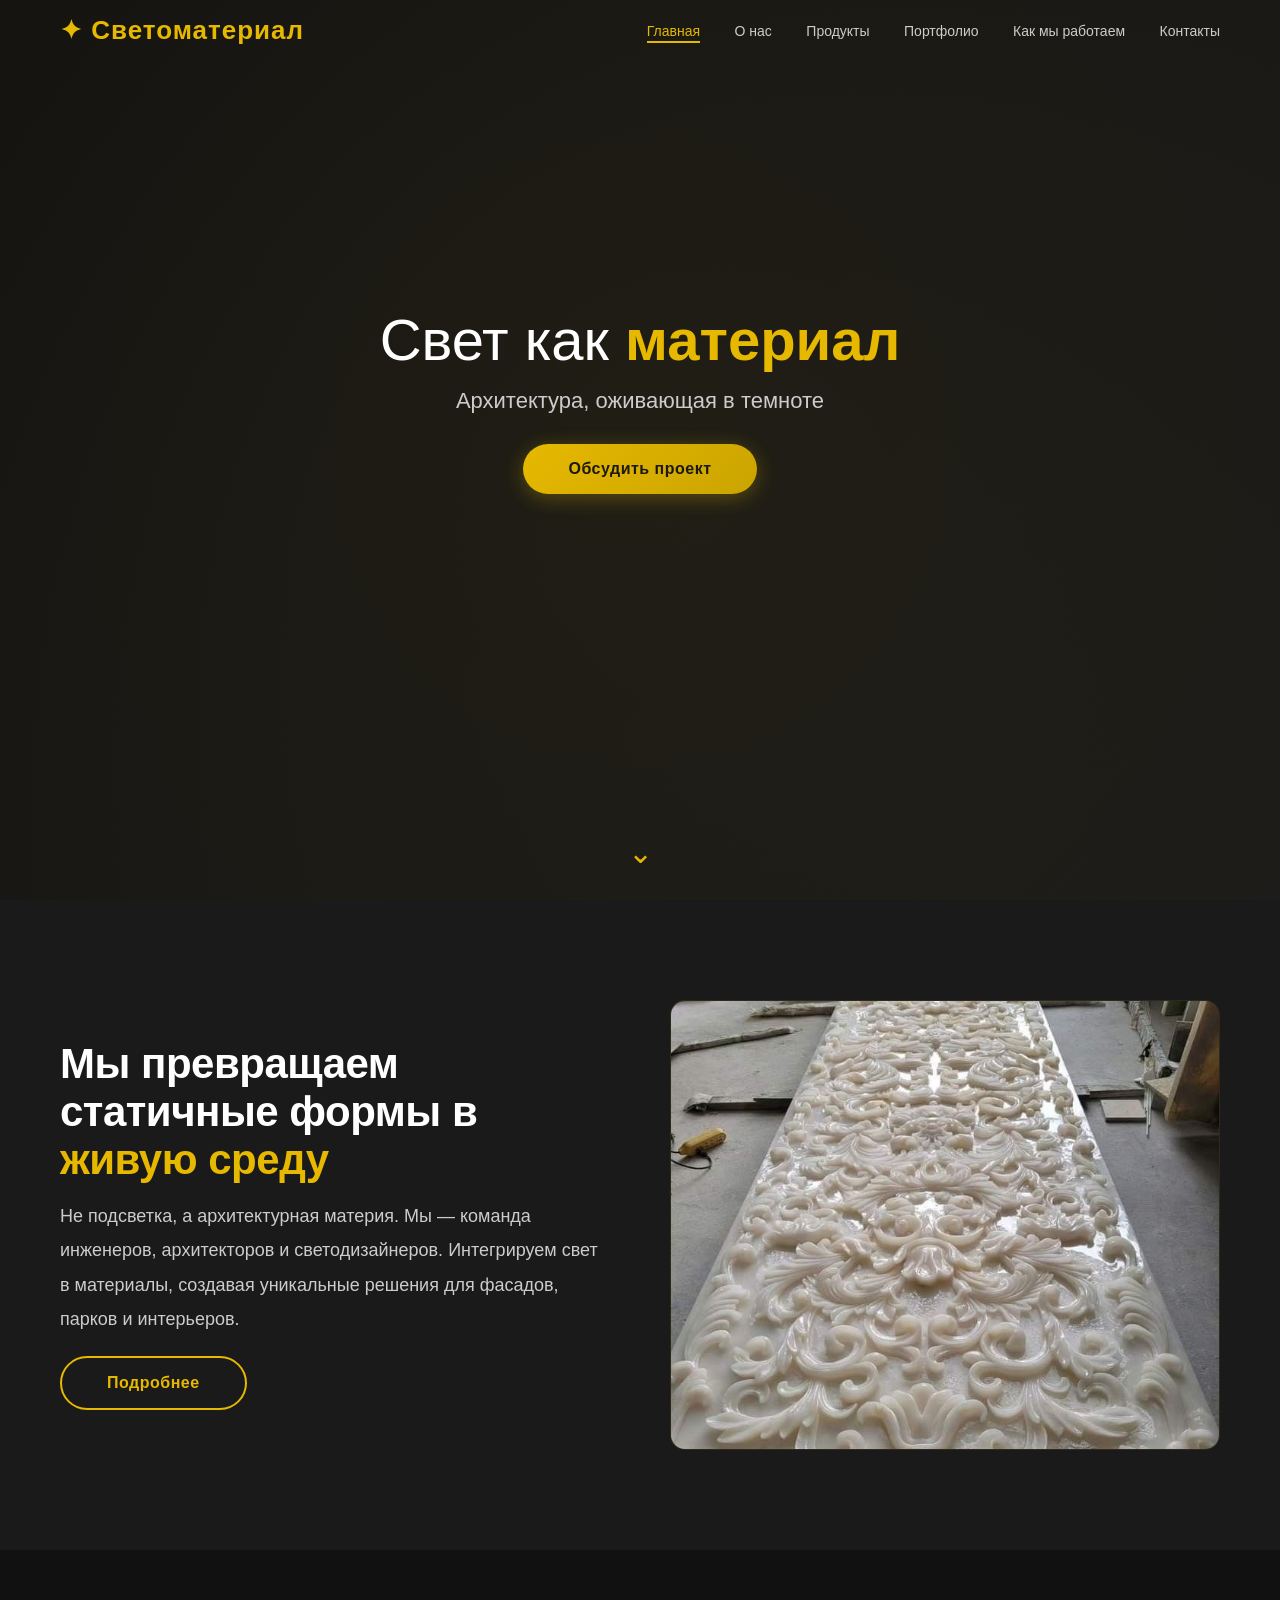
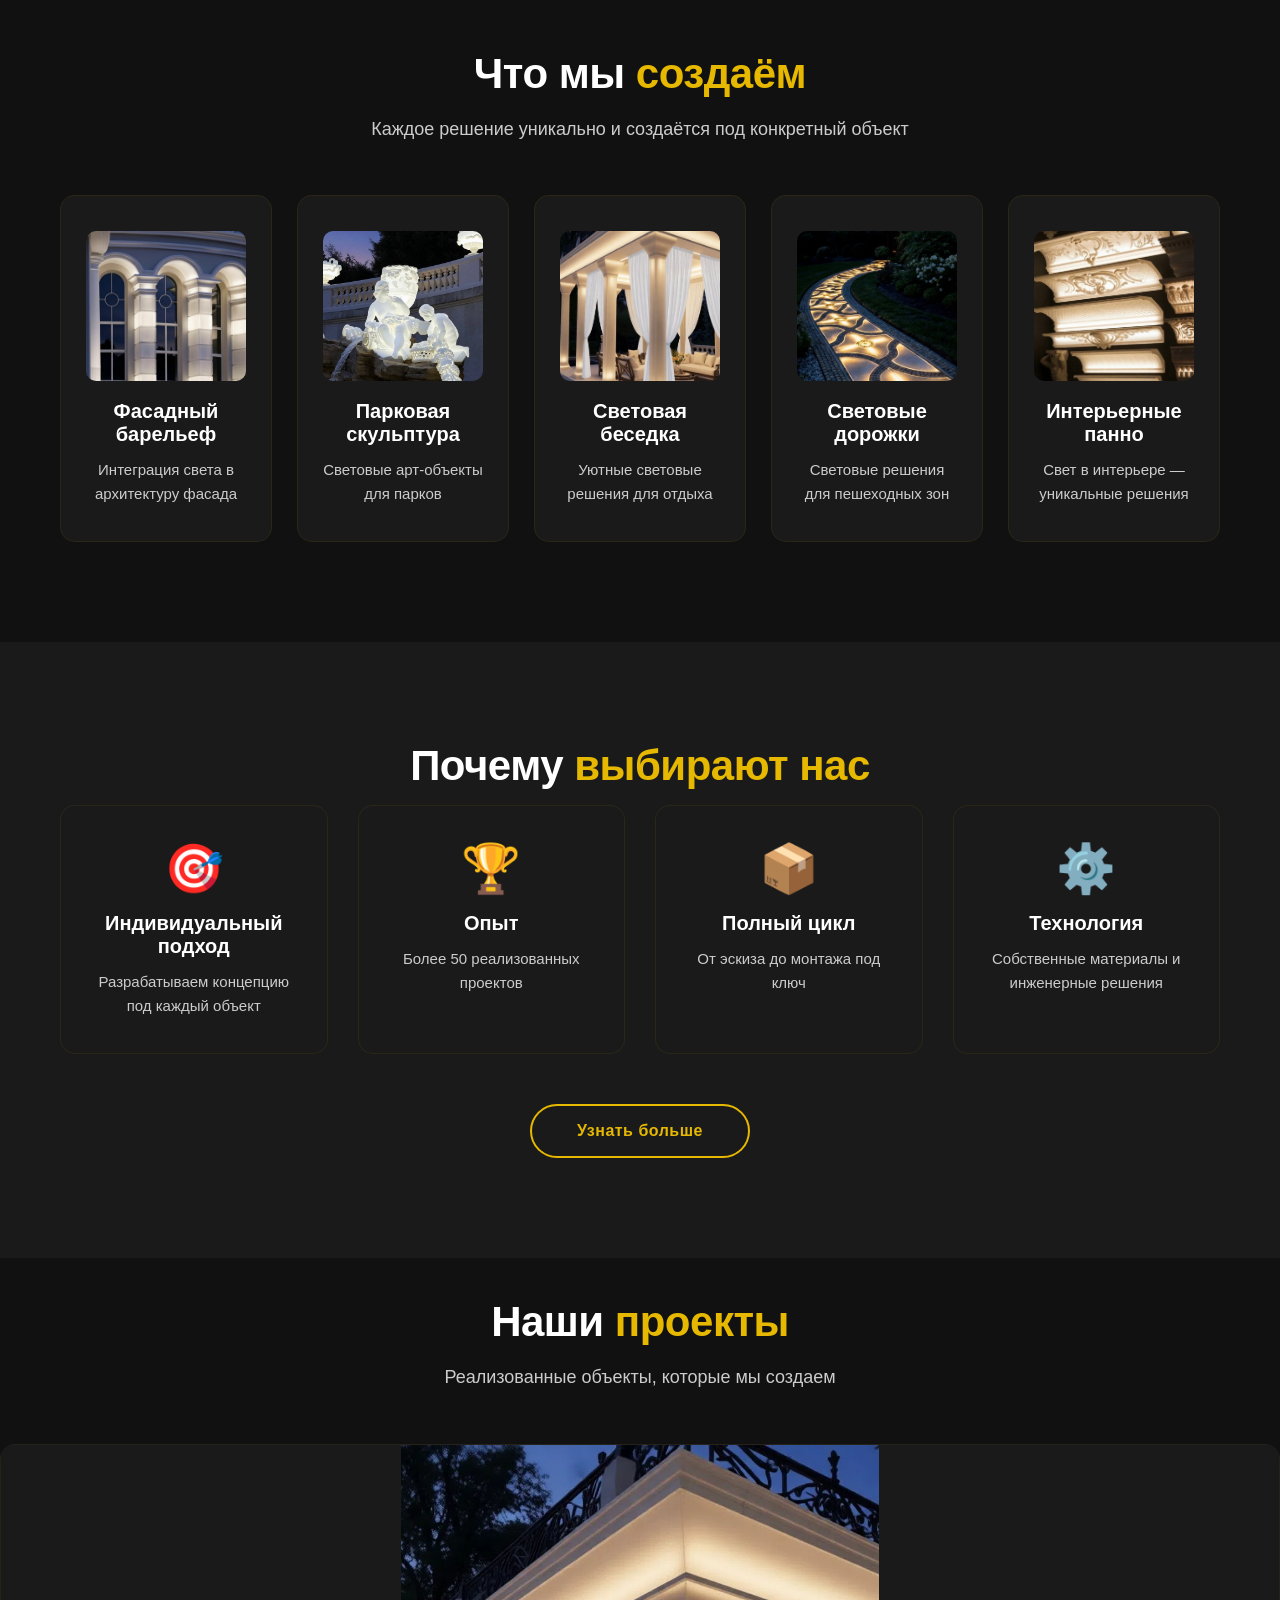
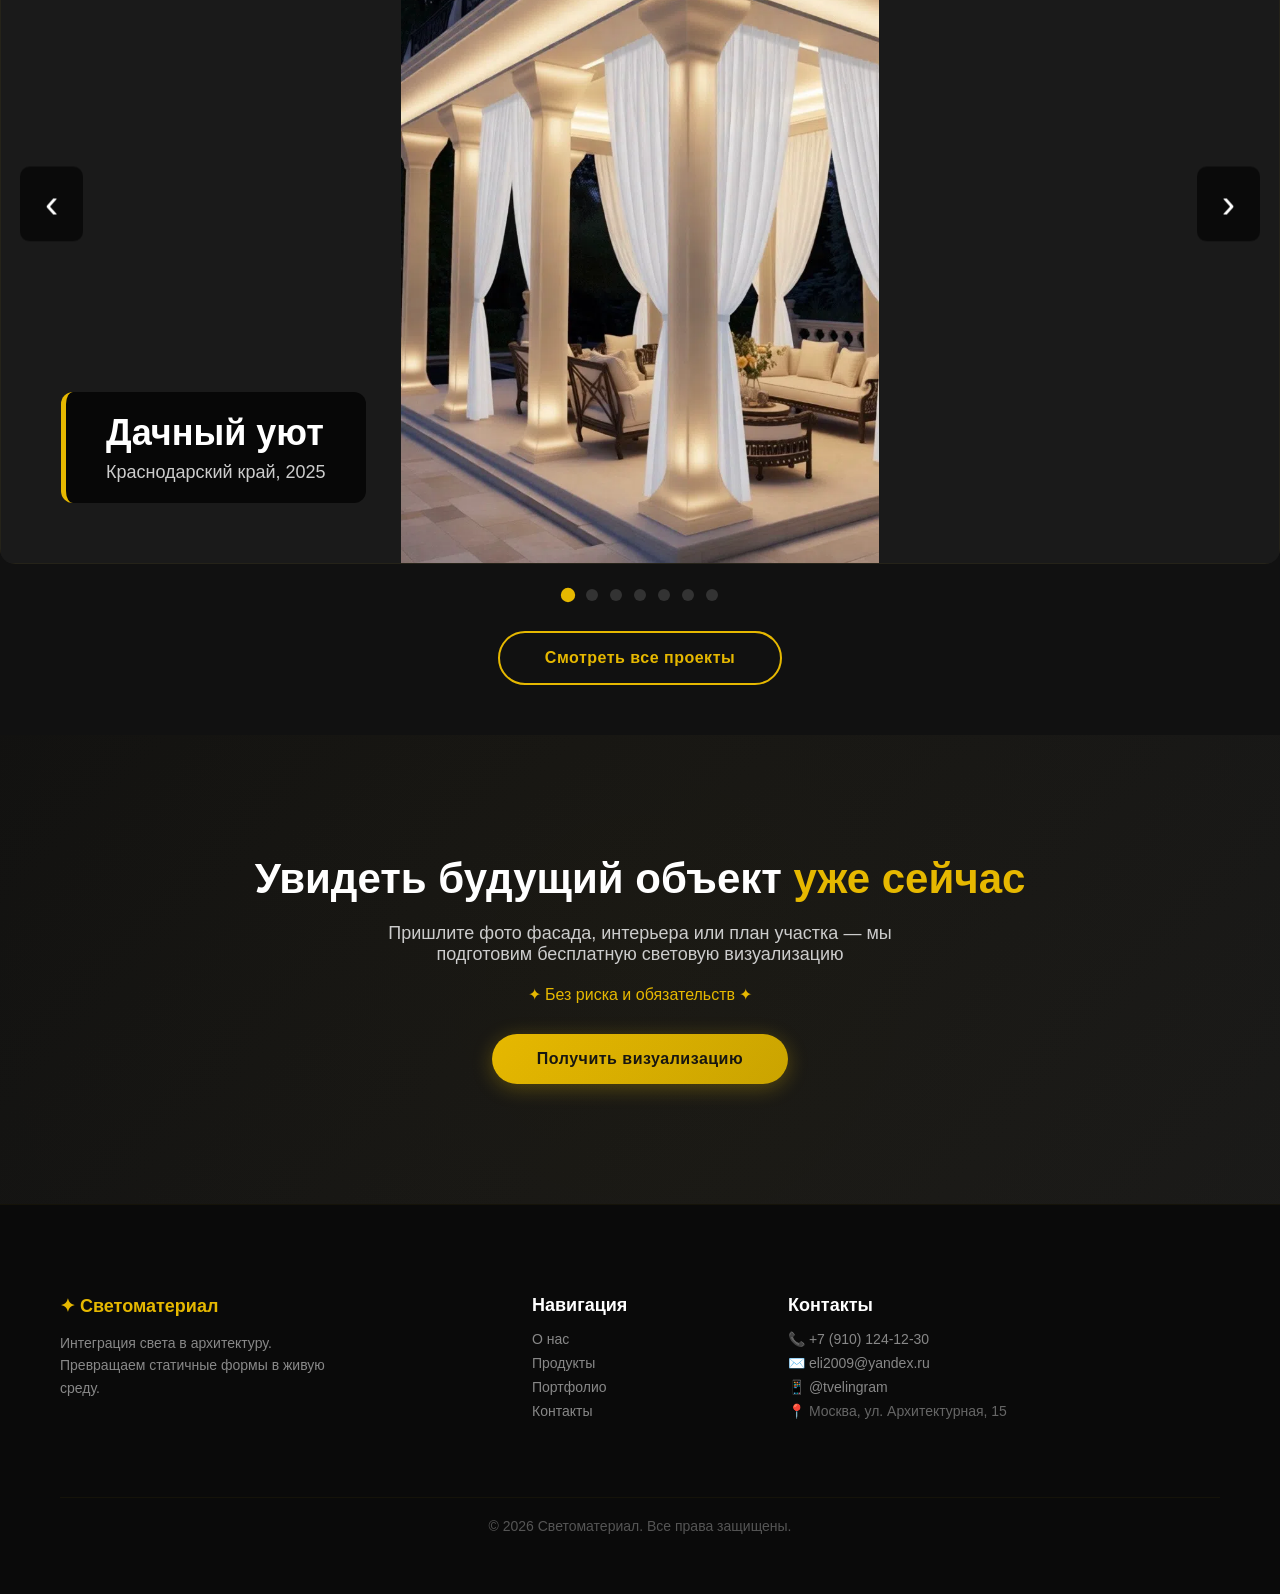
==== commit ceffa565: "Add files via upload" ====
--- a/index.html
+++ b/index.html
@@ -204,9 +204,27 @@
                     <p style="margin-bottom:20px; font-size:18px; line-height:1.9;">Не подсветка, а архитектурная материя. Мы — команда инженеров, архитекторов и светодизайнеров. Интегрируем свет в материалы, создавая уникальные решения для фасадов, парков и интерьеров.</p>
                     <a href="about.html" class="btn-outline">Подробнее</a>
                 </div>
-                <div style="background:#1a1a1a; height:350px; border-radius:15px; display:flex; align-items:center; justify-content:center; color:#666; border:1px solid rgba(230,184,0,0.1); font-size:18px;">
-                    🏢 Фото о компании
-                </div>
+<!-- === БЛОК "ФОТО О КОМПАНИИ" === -->
+<!-- ===== ФОТО КОМАНДЫ (УВЕЛИЧЕННОЕ) ===== -->
+<div style="height:450px; border-radius:15px; overflow:hidden; border:1px solid rgba(230,184,0,0.1); background:#1a1a1a; display:flex; align-items:center; justify-content:center; transition:0.4s ease; cursor:pointer;">
+    <img src="images/onas.jpeg" alt="Команда Светоматериал" style="width:100%; height:100%; object-fit:cover; transition:0.5s ease;">
+</div>
+<!-- ===== КОНЕЦ БЛОКА ===== -->
+
+<!-- Стили для анимации (добавь в конец файла style.css) -->
+<style>
+    .about-image-wrapper {
+        transition: 0.4s ease;
+    }
+    .about-image-wrapper:hover {
+        border-color: #E6B800 !important;
+        transform: scale(1.02);
+        box-shadow: 0 12px 40px rgba(230,184,0,0.3);
+    }
+    .about-image-wrapper:hover img {
+        transform: scale(1.08);
+    }
+</style>
             </div>
         </div>
     </section>
@@ -223,7 +241,7 @@
                 <img src="images/fasad.jpg" alt="Фасадный барельеф" style="width:100%; height:150px; object-fit:cover; border-radius:10px; margin-bottom:15px;">
                 <h3>Фасадный барельеф</h3>
                 <p>Интеграция света в архитектуру фасада</p>
-                <a href="products/facade.html" class="link">Подробнее →</a>
+               
             </div>
 
             <!-- 2. Парковая скульптура -->
@@ -231,7 +249,7 @@
                 <img src="images/park.jpeg" alt="Парковая скульптура" style="width:100%; height:150px; object-fit:cover; border-radius:10px; margin-bottom:15px;">
                 <h3>Парковая скульптура</h3>
                 <p>Световые арт-объекты для парков</p>
-                <a href="products/sculpture.html" class="link">Подробнее →</a>
+              
             </div>
 
             <!-- 3. Световая беседка -->
@@ -239,7 +257,7 @@
                 <img src="images/besedka.PNG" alt="Световая беседка" style="width:100%; height:150px; object-fit:cover; border-radius:10px; margin-bottom:15px;">
                 <h3>Световая беседка</h3>
                 <p>Уютные световые решения для отдыха</p>
-                <a href="products/gazebo.html" class="link">Подробнее →</a>
+                
             </div>
 
             <!-- 4. Световые дорожки -->
@@ -247,7 +265,7 @@
                 <img src="images/dorozhka.jpg" alt="Световые дорожки" style="width:100%; height:150px; object-fit:cover; border-radius:10px; margin-bottom:15px;">
                 <h3>Световые дорожки</h3>
                 <p>Световые решения для пешеходных зон</p>
-                <a href="products/paths.html" class="link">Подробнее →</a>
+                
             </div>
 
             <!-- 5. Интерьерные панно -->
@@ -255,7 +273,7 @@
                 <img src="images/panno.jpeg" alt="Интерьерные панно" style="width:100%; height:150px; object-fit:cover; border-radius:10px; margin-bottom:15px;">
                 <h3>Интерьерные панно</h3>
                 <p>Свет в интерьере — уникальные решения</p>
-                <a href="products/panels.html" class="link">Подробнее →</a>
+                
             </div>
 
         </div>
@@ -294,57 +312,92 @@
         </div>
     </section>
 
-    <!-- PORTFOLIO CAROUSEL -->
-    <section>
-        <div class="container">
-            <h2 class="section-title">Наши <span>проекты</span></h2>
-            <p class="section-subtitle">Реализованные объекты, которые говорят сами за себя</p>
-
-            <div class="carousel-container">
-                <div class="carousel-track" id="carouselTrack">
-                    <div class="carousel-slide">
-                        <div class="icon">🏛️</div>
-                        <div>Фасад ТЦ "Галерея"</div>
-                        <div style="font-size:14px; color:#888;">Москва, 2025</div>
-                    </div>
-                    <div class="carousel-slide">
-                        <div class="icon">🌳</div>
-                        <div>Парк "Зарядье"</div>
-                        <div style="font-size:14px; color:#888;">Москва, 2025</div>
-                    </div>
-                    <div class="carousel-slide">
-                        <div class="icon">🏠</div>
-                        <div>Беседка в ЖК "Легенда"</div>
-                        <div style="font-size:14px; color:#888;">Санкт-Петербург, 2025</div>
-                    </div>
-                    <div class="carousel-slide">
-                        <div class="icon">✨</div>
-                        <div>Световые дорожки на набережной</div>
-                        <div style="font-size:14px; color:#888;">Сочи, 2025</div>
-                    </div>
-                    <div class="carousel-slide">
-                        <div class="icon">🖼️</div>
-                        <div>Интерьер ресторана "Небо"</div>
-                        <div style="font-size:14px; color:#888;">Казань, 2025</div>
-                    </div>
-                    <div class="carousel-slide">
-                        <div class="icon">🗿</div>
-                        <div>Парковая скульптура "Крылья"</div>
-                        <div style="font-size:14px; color:#888;">Екатеринбург, 2025</div>
-                    </div>
-                </div>
-
-                <button class="carousel-btn prev" onclick="moveSlide(-1)">‹</button>
-                <button class="carousel-btn next" onclick="moveSlide(1)">›</button>
-            </div>
-
-            <div class="carousel-dots" id="carouselDots"></div>
-
-            <div style="text-align:center; margin-top:40px;">
-                <a href="portfolio.html" class="btn-outline">Смотреть все проекты</a>
-            </div>
-        </div>
-    </section>
+<!-- ПОРТФОЛИО КАРУСЕЛЬ (БЕЗ СЖАТИЯ) -->
+<section style="padding:0; background:#111111;">
+    <div class="container" style="max-width:100%; padding:0;">
+        <h2 class="section-title" style="padding-top:40px;">Наши <span>проекты</span></h2>
+        <p class="section-subtitle">Реализованные объекты, которые мы создаем</p>
+        
+        <div class="carousel-container" style="position:relative; width:100%; overflow:hidden; margin-top:20px;">
+            <div class="carousel-track" id="carouselTrack" style="display:flex; transition:transform 0.6s ease;">
+
+                <!-- Дачный уют -->
+                <div class="carousel-slide" style="min-width:100%; position:relative; height:80vh; background:#1a1a1a; display:flex; align-items:center; justify-content:center;">
+                    <img src="images/besedka.PNG" alt="Дачный уют" style="width:100%; height:100%; object-fit:contain; background:#1a1a1a;">
+                    <div style="position:absolute; bottom:60px; left:60px; background:rgba(0,0,0,0.75); padding:20px 40px; border-radius:12px; color:white; border-left:5px solid #E6B800; z-index:10;">
+                        <h3 style="font-size:36px; margin-bottom:8px; font-family:'Montserrat',sans-serif; font-weight:600; color:#fff;">Дачный уют</h3>
+                        <p style="font-size:18px; color:#CCCCCC; margin:0;">Краснодарский край, 2025</p>
+                    </div>
+                </div>
+
+                <!-- Скульптурное освещение -->
+                <div class="carousel-slide" style="min-width:100%; position:relative; height:80vh; background:#1a1a1a; display:flex; align-items:center; justify-content:center;">
+                    <img src="images/sculp.jpg" alt="Скульптурное освещение" style="width:100%; height:100%; object-fit:contain; background:#1a1a1a;">
+                    <div style="position:absolute; bottom:60px; left:60px; background:rgba(0,0,0,0.75); padding:20px 40px; border-radius:12px; color:white; border-left:5px solid #E6B800; z-index:10;">
+                        <h3 style="font-size:36px; margin-bottom:8px; font-family:'Montserrat',sans-serif; font-weight:600; color:#fff;">Скульптурное освещение</h3>
+                        <p style="font-size:18px; color:#CCCCCC; margin:0;">Казань, 2025</p>
+                    </div>
+                </div>
+
+                <!-- Терраса с огнями -->
+                <div class="carousel-slide" style="min-width:100%; position:relative; height:80vh; background:#1a1a1a; display:flex; align-items:center; justify-content:center;">
+                    <img src="images/terrasa.PNG" alt="Терраса с огнями" style="width:100%; height:100%; object-fit:contain; background:#1a1a1a;">
+                    <div style="position:absolute; bottom:60px; left:60px; background:rgba(0,0,0,0.75); padding:20px 40px; border-radius:12px; color:white; border-left:5px solid #E6B800; z-index:10;">
+                        <h3 style="font-size:36px; margin-bottom:8px; font-family:'Montserrat',sans-serif; font-weight:600; color:#fff;">Терраса с огнями</h3>
+                        <p style="font-size:18px; color:#CCCCCC; margin:0;">Ленинградская область, 2025</p>
+                    </div>
+                </div>
+
+                <!-- Свет в прихожей -->
+                <div class="carousel-slide" style="min-width:100%; position:relative; height:80vh; background:#1a1a1a; display:flex; align-items:center; justify-content:center;">
+                    <img src="images/krylco.jpg" alt="Свет в прихожей" style="width:100%; height:100%; object-fit:contain; background:#1a1a1a;">
+                    <div style="position:absolute; bottom:60px; left:60px; background:rgba(0,0,0,0.75); padding:20px 40px; border-radius:12px; color:white; border-left:5px solid #E6B800; z-index:10;">
+                        <h3 style="font-size:36px; margin-bottom:8px; font-family:'Montserrat',sans-serif; font-weight:600; color:#fff;">Свет в прихожей</h3>
+                        <p style="font-size:18px; color:#CCCCCC; margin:0;">Новгородская область, 2026</p>
+                    </div>
+                </div>
+
+                <!-- Дорожка к дому -->
+                <div class="carousel-slide" style="min-width:100%; position:relative; height:80vh; background:#1a1a1a; display:flex; align-items:center; justify-content:center;">
+                    <img src="images/sochi.jpg" alt="Дорожка к дому" style="width:100%; height:100%; object-fit:contain; background:#1a1a1a;">
+                    <div style="position:absolute; bottom:60px; left:60px; background:rgba(0,0,0,0.75); padding:20px 40px; border-radius:12px; color:white; border-left:5px solid #E6B800; z-index:10;">
+                        <h3 style="font-size:36px; margin-bottom:8px; font-family:'Montserrat',sans-serif; font-weight:600; color:#fff;">Дорожка к дому</h3>
+                        <p style="font-size:18px; color:#CCCCCC; margin:0;">Сочи, 2025</p>
+                    </div>
+                </div>
+
+                <!-- Фасадный свет -->
+                <div class="carousel-slide" style="min-width:100%; position:relative; height:80vh; background:#1a1a1a; display:flex; align-items:center; justify-content:center;">
+                    <img src="images/ph1.jpg" alt="Фасадный свет" style="width:100%; height:100%; object-fit:contain; background:#1a1a1a;">
+                    <div style="position:absolute; bottom:60px; left:60px; background:rgba(0,0,0,0.75); padding:20px 40px; border-radius:12px; color:white; border-left:5px solid #E6B800; z-index:10;">
+                        <h3 style="font-size:36px; margin-bottom:8px; font-family:'Montserrat',sans-serif; font-weight:600; color:#fff;">Фасадный свет</h3>
+                        <p style="font-size:18px; color:#CCCCCC; margin:0;">Московская область, 2025</p>
+                    </div>
+                </div>
+
+                <!-- Декор сада -->
+                <div class="carousel-slide" style="min-width:100%; position:relative; height:80vh; background:#1a1a1a; display:flex; align-items:center; justify-content:center;">
+                    <img src="images/ph3.jpg" alt="Декор сада" style="width:100%; height:100%; object-fit:contain; background:#1a1a1a;">
+                    <div style="position:absolute; bottom:60px; left:60px; background:rgba(0,0,0,0.75); padding:20px 40px; border-radius:12px; color:white; border-left:5px solid #E6B800; z-index:10;">
+                        <h3 style="font-size:36px; margin-bottom:8px; font-family:'Montserrat',sans-serif; font-weight:600; color:#fff;">Декор сада</h3>
+                        <p style="font-size:18px; color:#CCCCCC; margin:0;">Тверская область, 2025</p>
+                    </div>
+                </div>
+
+            </div>
+
+            <!-- Кнопки -->
+            <button class="carousel-btn prev" onclick="moveSlide(-1)" style="position:absolute; top:50%; left:20px; transform:translateY(-50%); background:rgba(0,0,0,0.6); color:white; border:none; font-size:40px; padding:15px 25px; cursor:pointer; border-radius:10px; z-index:20; transition:0.3s;">‹</button>
+            <button class="carousel-btn next" onclick="moveSlide(1)" style="position:absolute; top:50%; right:20px; transform:translateY(-50%); background:rgba(0,0,0,0.6); color:white; border:none; font-size:40px; padding:15px 25px; cursor:pointer; border-radius:10px; z-index:20; transition:0.3s;">›</button>
+        </div>
+
+        <div class="carousel-dots" id="carouselDots" style="display:flex; justify-content:center; gap:12px; margin-top:25px;"></div>
+        
+        <div style="text-align:center; padding:30px 0 50px;">
+            <a href="portfolio.html" class="btn-outline">Смотреть все проекты</a>
+        </div>
+    </div>
+</section>
 
     <!-- CTA -->
     <section class="cta">
